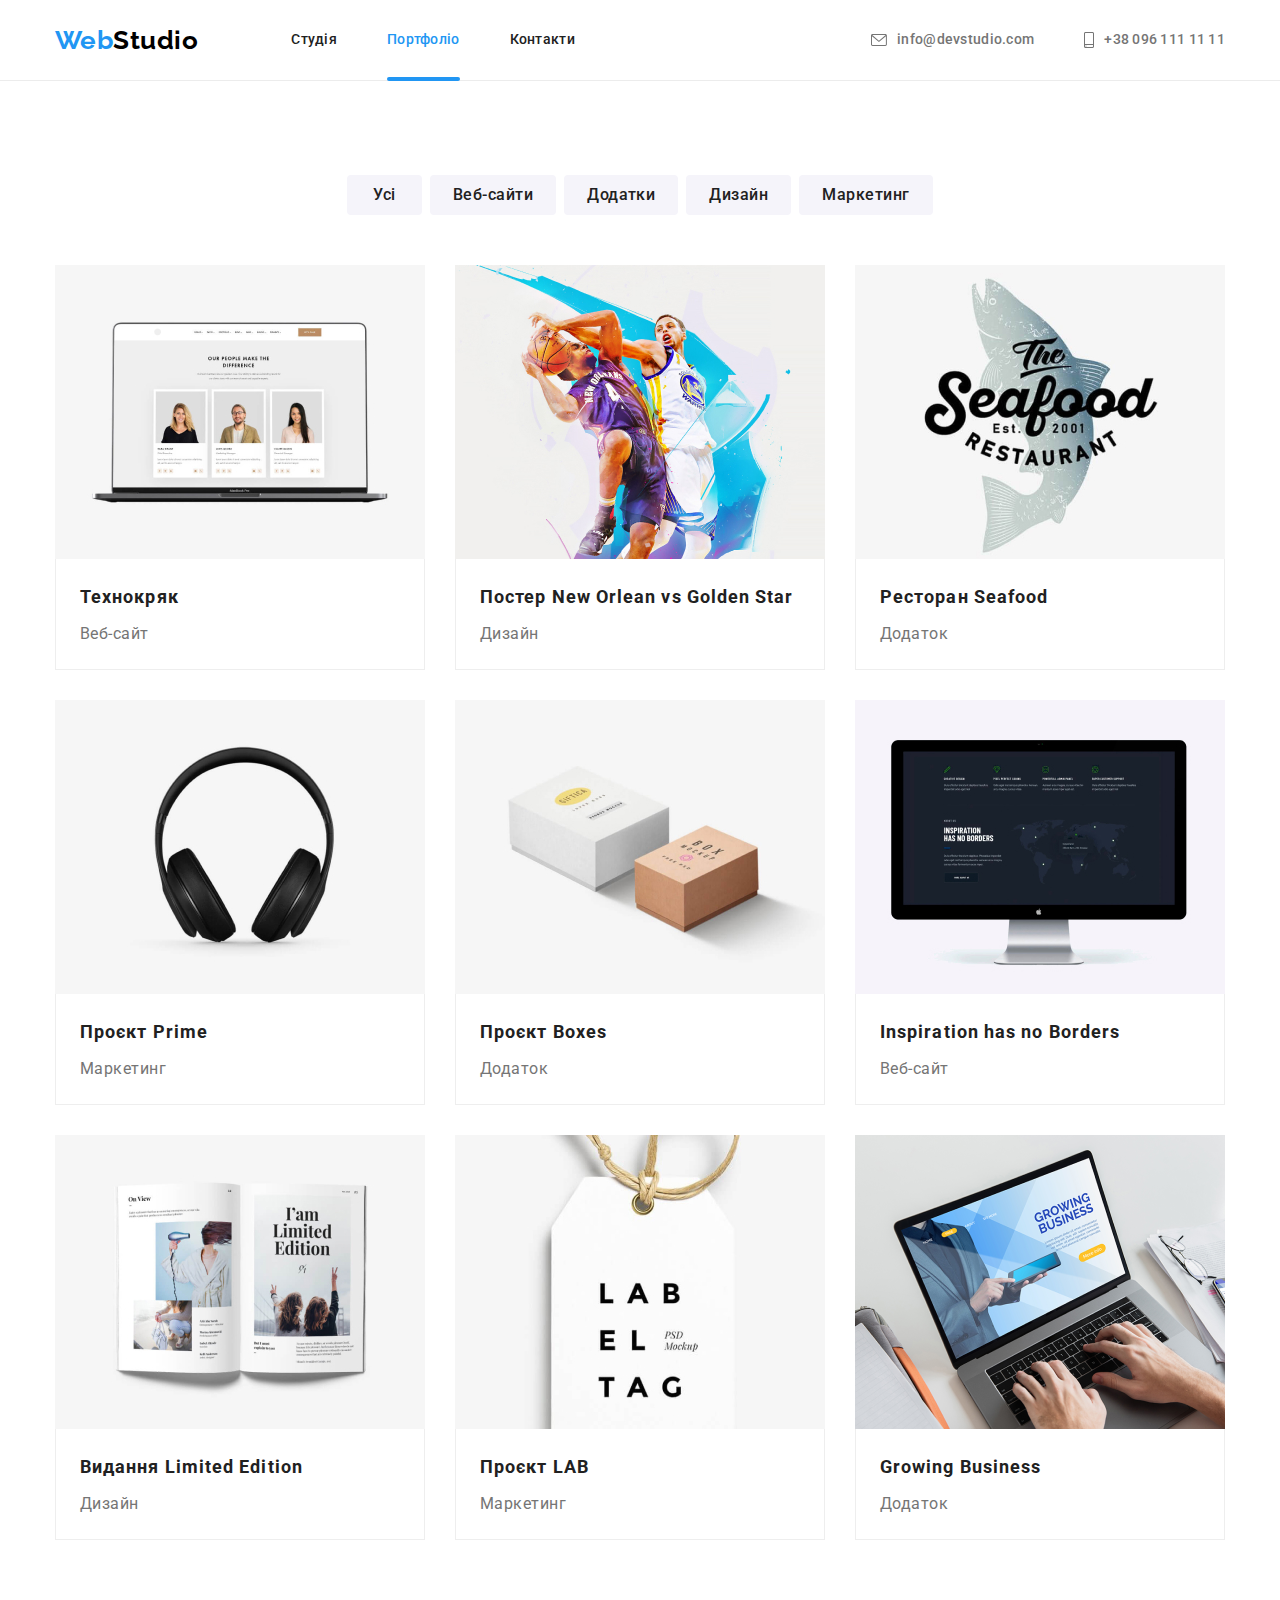
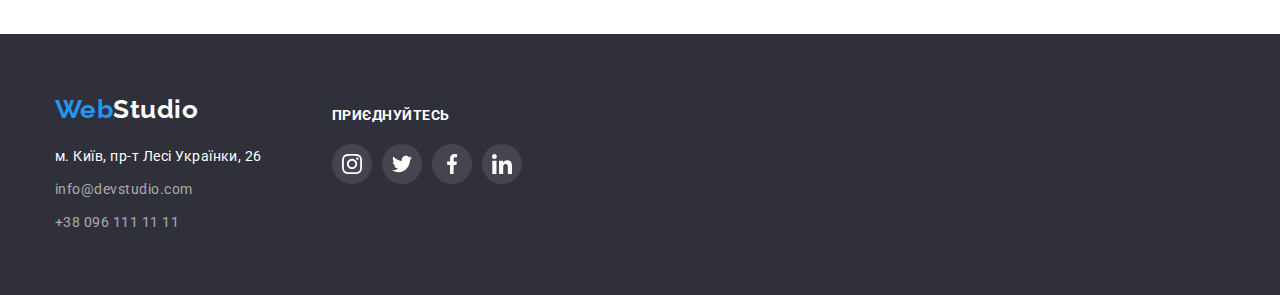
==== portfolio.html @ 643f4c42 "Домашнє завдання 5" ====
<!DOCTYPE html>
<html lang="uk">
  <head>
    <meta charset="UTF-8" />
    <meta http-equiv="X-UA-Compatible" content="IE=edge" />
    <meta name="viewport" content="width=device-width, initial-scale=1.0" />
    <title>WebStudio</title>
    <link rel="preconnect" href="https://fonts.googleapis.com" />
    <link rel="preconnect" href="https://fonts.gstatic.com" crossorigin />
    <link
      href="https://fonts.googleapis.com/css2?family=Raleway:wght@700&family=Roboto:wght@400;500;700;900&display=swap"
      rel="stylesheet"
    />
    <link
      rel="stylesheet"
      href="https://cdnjs.cloudflare.com/ajax/libs/modern-normalize/1.1.0/modern-normalize.min.css"
    />
    <link rel="stylesheet" href="./css/styles.css" />
  </head>
  <body>
    <header class="main">
      <div class="container main-nav">
        <nav class="site-nav">
          <a href="./index.html" class="logo" lang="en">Web<span class="logo-part">Studio</span></a>

          <ul class="list nav">
            <li class="item"><a href="./index.html" class="link">Студія</a></li>
            <li class="item"><a href="./portfolio.html" class="link current">Портфоліо</a></li>
            <li class="item"><a href="" class="link">Контакти</a></li>
          </ul>
        </nav>
        <ul class="list info">
          <li class="item">
            <a href="mailto:" class="link">
              <svg class="icon-info" width="16px" height="12px">
                <use href="./images/symbol-defs.svg#envelope"></use>
              </svg>
              info@devstudio.com</a
            >
          </li>
          <li class="item">
            <a href="tel:" class="link">
              <svg class="icon-info" width="10px" height="16px">
                <use href="./images/symbol-defs.svg#smartphone"></use>
              </svg>
              +38 096 111 11 11</a
            >
          </li>
        </ul>
      </div>
    </header>
    <main>
      <section class="portfolio section">
        <div class="container">
          <h1 class="visually-hidden">Наші роботи</h1>
          <ul class="list button">
            <li class="item">
              <button type="button" class="portfolio-button all">Усі</button>
            </li>
            <li class="item">
              <button type="button" class="portfolio-button">Веб-сайти</button>
            </li>
            <li class="item">
              <button type="button" class="portfolio-button">Додатки</button>
            </li>
            <li class="item">
              <button type="button" class="portfolio-button">Дизайн</button>
            </li>
            <li class="item">
              <button type="button" class="portfolio-button">Маркетинг</button>
            </li>
          </ul>
          <ul class="list sample">
            <li class="item">
              <a class="link-portfolio">
                <div class="thumb-portfolio">
                  <img
                    src="./images/tehnokryak.jpg"
                    alt="Ілюстрація Технокряк"
                    width="370"
                    height="294"
                  />
                  <div class="overlay">
                    <p class="overlay-text">
                      Ресурс пропонує комплексні пропозиції з різним рівнем функціоналу та сервісів.
                      Все це дозволить відвідувачу отримати вичерпні відомості про компанію чи
                      приватну особу.
                    </p>
                  </div>
                </div>
                <div class="container-card">
                  <h2 class="portfolio-title">Технокряк</h2>
                  <p class="portfolio-text">Веб-сайт</p>
                </div>
              </a>
            </li>

            <li class="item">
              <a class="link-portfolio">
                <div class="thumb-portfolio">
                  <img
                    src="./images/neworleanvs.jpg"
                    alt="Ілюстрація New Orlean vs Golden Star"
                    width="370"
                    height="294"
                  />
                  <div class="overlay">
                    <p class="overlay-text">
                      Ресурс пропонує комплексні пропозиції з різним рівнем функціоналу та сервісів.
                      Все це дозволить відвідувачу отримати вичерпні відомості про компанію чи
                      приватну особу.
                    </p>
                  </div>
                </div>
                <div class="container-card">
                  <h2 class="portfolio-title">Постер New Orlean vs Golden Star</h2>
                  <p class="portfolio-text">Дизайн</p>
                </div>
              </a>
            </li>

            <li class="item">
              <a class="link-portfolio">
                <div class="thumb-portfolio">
                  <img
                    src="./images/seafood.jpg"
                    alt="Ілюстрація Seafood"
                    width="370"
                    height="294"
                  />
                  <div class="overlay">
                    <p class="overlay-text">
                      Ресурс пропонує комплексні пропозиції з різним рівнем функціоналу та сервісів.
                      Все це дозволить відвідувачу отримати вичерпні відомості про компанію чи
                      приватну особу.
                    </p>
                  </div>
                </div>
                <div class="container-card">
                  <h2 class="portfolio-title">Ресторан Seafood</h2>
                  <p class="portfolio-text">Додаток</p>
                </div>
              </a>
            </li>

            <li class="item">
              <a class="link-portfolio">
                <div class="thumb-portfolio">
                  <img src="./images/prime.jpg" alt="Ілюстрація Prime" width="370" height="294" />
                  <div class="overlay">
                    <p class="overlay-text">
                      Ресурс пропонує комплексні пропозиції з різним рівнем функціоналу та сервісів.
                      Все це дозволить відвідувачу отримати вичерпні відомості про компанію чи
                      приватну особу.
                    </p>
                  </div>
                </div>
                <div class="container-card">
                  <h2 class="portfolio-title">Проєкт Prime</h2>
                  <p class="portfolio-text">Маркетинг</p>
                </div>
              </a>
            </li>

            <li class="item">
              <a class="link-portfolio">
                <div class="thumb-portfolio">
                  <img src="./images/boxes.jpg" alt="Ілюстрація Boxes" width="370" height="294" />
                  <div class="overlay">
                    <p class="overlay-text">
                      Ресурс пропонує комплексні пропозиції з різним рівнем функціоналу та сервісів.
                      Все це дозволить відвідувачу отримати вичерпні відомості про компанію чи
                      приватну особу.
                    </p>
                  </div>
                </div>
                <div class="container-card">
                  <h2 class="portfolio-title">Проєкт Boxes</h2>
                  <p class="portfolio-text">Додаток</p>
                </div>
              </a>
            </li>

            <li class="item">
              <a class="link-portfolio">
                <div class="thumb-portfolio">
                  <img
                    src="./images/inspirationhasnoborders.jpg"
                    alt="Ілюстрація Inspiration has no Borders"
                    width="370"
                    height="294"
                  />
                  <div class="overlay">
                    <p class="overlay-text">
                      Ресурс пропонує комплексні пропозиції з різним рівнем функціоналу та сервісів.
                      Все це дозволить відвідувачу отримати вичерпні відомості про компанію чи
                      приватну особу.
                    </p>
                  </div>
                </div>
                <div class="container-card">
                  <h2 class="portfolio-title">Inspiration has no Borders</h2>
                  <p class="portfolio-text">Веб-сайт</p>
                </div>
              </a>
            </li>

            <li class="item">
              <a class="link-portfolio">
                <div class="thumb-portfolio">
                  <img
                    src="./images/limitededition.jpg"
                    alt="Ілюстрація Limited Edition"
                    width="370"
                    height="294"
                  />
                  <div class="overlay">
                    <p class="overlay-text">
                      Ресурс пропонує комплексні пропозиції з різним рівнем функціоналу та сервісів.
                      Все це дозволить відвідувачу отримати вичерпні відомості про компанію чи
                      приватну особу.
                    </p>
                  </div>
                </div>
                <div class="container-card">
                  <h2 class="portfolio-title">Видання Limited Edition</h2>
                  <p class="portfolio-text">Дизайн</p>
                </div>
              </a>
            </li>

            <li class="item">
              <a class="link-portfolio">
                <div class="thumb-portfolio">
                  <img src="./images/lab.jpg" alt="Ілюстрація LAB" width="370" height="294" />
                  <div class="overlay">
                    <p class="overlay-text">
                      Ресурс пропонує комплексні пропозиції з різним рівнем функціоналу та сервісів.
                      Все це дозволить відвідувачу отримати вичерпні відомості про компанію чи
                      приватну особу.
                    </p>
                  </div>
                </div>
                <div class="container-card">
                  <h2 class="portfolio-title">Проєкт LAB</h2>
                  <p class="portfolio-text">Маркетинг</p>
                </div>
              </a>
            </li>

            <li class="item">
              <a class="link-portfolio">
                <div class="thumb-portfolio">
                  <img
                    src="./images/growingbusiness.png"
                    alt="Ілюстрація Growing Business"
                    width="370"
                    height="294"
                  />
                  <div class="overlay">
                    <p class="overlay-text">
                      Ресурс пропонує комплексні пропозиції з різним рівнем функціоналу та сервісів.
                      Все це дозволить відвідувачу отримати вичерпні відомості про компанію чи
                      приватну особу.
                    </p>
                  </div>
                </div>
                <div class="container-card">
                  <h2 class="portfolio-title">Growing Business</h2>
                  <p class="portfolio-text">Додаток</p>
                </div>
              </a>
            </li>
          </ul>
        </div>
      </section>
    </main>
    <footer class="page-footer">
      <div class="container">
        <div class="footer-container">
          <div class="adress-container">
            <div class="box">
              <a href="./index.html" class="logo" lang="en"
                >Web<span class="logo-footer">Studio</span></a
              >
            </div>
            <address>
              <ul class="list adress">
                <li class="item">
                  <a
                    href="https://goo.gl/maps/CPtrU1FHBa2aNyZL9"
                    target="_blank"
                    rel="noopener noreferrer nofollow"
                    class="link-adress"
                    >м. Київ, пр-т Лесі Українки, 26
                  </a>
                </li>
                <li class="item">
                  <a href="mailto:" class="link-footer">info@devstudio.com</a>
                </li>
                <li class="item">
                  <a href="tel:" class="link-footer tel">+38 096 111 11 11</a>
                </li>
              </ul>
            </address>
          </div>

          <div class="join-container">
            <span class="join-text">Приєднуйтесь</span>

            <ul class="list join">
              <li class="item-join">
                <a class="link-join" href=""
                  ><svg class="icon-join" width="20px" height="20px">
                    <use href="./images/symbol-defs.svg#instagram"></use>
                  </svg>
                </a>
              </li>
              <li class="item-join">
                <a class="link-join" href=""
                  ><svg class="icon-join" width="20px" height="20px">
                    <use href="./images/symbol-defs.svg#twitter"></use>
                  </svg>
                </a>
              </li>
              <li class="item-join">
                <a class="link-join" href=""
                  ><svg class="icon-join" width="20px" height="20px">
                    <use href="./images/symbol-defs.svg#facebook"></use>
                  </svg>
                </a>
              </li>
              <li class="item-join">
                <a class="link-join" href=""
                  ><svg class="icon-join" width="20px" height="20px">
                    <use href="./images/symbol-defs.svg#linkedin"></use>
                  </svg>
                </a>
              </li>
            </ul>
          </div>
        </div>
      </div>
    </footer>
  </body>
</html>
---- css/styles.css ----
:root {
  --prymary-text-color: #757575;
  --title-text-color: #212121;
  --accent-color: #2196f3;
  --white-text-color: #ffffff;
  --prymary-background-color: #ffffff;
  --dark-background-color: #2f303a;
  --team-background-color: #f5f4fa;
  --hero-background-color: #c4c4c4;
  --logo-color: #afb1b8;
}

body {
  background-color: var(--prymary-background-color);
  color: var(--prymary-text-color);
  font-family: Roboto, sans-serif;
  letter-spacing: 0.03em;
}
h1,
h2,
h3,
p,
ul {
  margin: 0;
  padding: 0;
}

img {
  display: block;
  max-width: 100%;
  height: auto;
}

.list {
  list-style: none;
  padding: 0;
  margin: 0;
}

.container {
  width: 1200px;
  padding-left: 15px;
  padding-right: 15px;
  margin-left: auto;
  margin-right: auto;
}

.visually-hidden {
  position: absolute;
  white-space: nowrap;
  width: 1px;
  height: 1px;
  overflow: hidden;
  border: 0;
  padding: 0;
  clip: rect(0 0 0 0);
  clip-path: inset(50%);
  margin: -1px;
}
.link {
  text-decoration: none;
}

/* Header */

.main {
  border-bottom: 1px solid #ececec;
}

.logo,
.logo-part,
.logo-footer {
  font-family: Raleway, sans-serif;
  font-weight: 700;
  font-size: 26px;
  line-height: 1.19;
  text-decoration: none;
}

.logo {
  color: var(--accent-color);
}

.logo-part {
  color: #000000;
}

.container.main-nav {
  display: flex;
  align-items: center;
  justify-content: space-between;
}

.site-nav {
  display: flex;
  align-items: center;
}

.section {
  padding-top: 94px;
  padding-bottom: 94px;
}

.list.nav {
  display: flex;
  margin-left: 93px;
}

.list.nav .item:not(:last-child) {
  margin-right: 50px;
}

.list.nav .link {
  display: block;
  padding-top: 32px;
  padding-bottom: 32px;
}

.list.info {
  display: flex;
}

.list.info .item + .item {
  margin-left: 50px;
}

.list.info .link {
  display: inline-flex;
  align-items: center;
  padding-top: 32px;
  padding-bottom: 32px;
  color: var(--prymary-text-color);
}

.site-nav .link,
.info .link {
  letter-spacing: 0.02em;
  font-weight: 500;
  font-size: 14px;
  line-height: 1.14;
  transition: color 250ms cubic-bezier(0.4, 0, 0.2, 1);
}

.site-nav .link {
  display: flex;
  color: var(--title-text-color);
  align-items: center;
}

.site-nav .link:hover,
.site-nav .link:focus {
  color: var(--accent-color);
}

.site-nav .link.current {
  color: var(--accent-color);
}

.list.nav > .item {
  position: relative;
}
.link.current::after {
  content: '';
  position: absolute;
  width: 100%;
  height: 4px;
  left: 0;
  bottom: -1px;
  background: #2196f3;
  border-radius: 2px;
}

.info .link:hover,
.info .link:focus {
  color: var(--accent-color);
}
.icon-info {
  margin-right: 10px;
  fill: #757575;
  fill: currentColor;
}

/* Hero */

.hero {
  height: 600px;
  max-width: 1600px;
  margin-left: auto;
  margin-right: auto;
  padding-top: 200px;
  padding-bottom: 200px;
  background-color: var(--hero-background-color);
  background-image: linear-gradient(to right, rgba(47, 48, 58, 0.4), rgba(47, 48, 58, 0.4)),
    url(../images/solutions.jpg);
  background-size: cover;
  background-repeat: no-repeat;
  background-position: center;
  background-color: var(--hero-background-color);

  color: var(--white-text-color);
  letter-spacing: 0.06em;
  text-align: center;
}

.title-hero {
  width: 696px;
  margin: 0 auto 30px;

  font-weight: 900;
  font-size: 44px;
  line-height: 1.36;
  text-transform: uppercase;
}

.primary-button {
  min-width: 216px;
  padding: 10px 32px;

  display: inline-block;
  background-color: var(--accent-color);
  color: var(--white-text-color);
  font-family: Roboto;
  letter-spacing: 0.06em;
  font-weight: 700;
  font-size: 16px;
  line-height: 1.88;
  cursor: pointer;
  align-items: center;
  border-radius: 4px;
  border: none;
  transition: background-color 250ms cubic-bezier(0.4, 0, 0.2, 1);
}

.primary-button:hover,
.primary-button:focus {
  background-color: #188ce8;
}
/* Модальне вікно */
.backdrop {
  position: fixed;
  top: 0;
  left: 0;
  width: 100%;
  height: 100%;

  background: rgba(0, 0, 0, 0.2);
  z-index: 1;

  opacity: 1;
  transition: opacity 250ms cubic-bezier(0.4, 0, 0.2, 1);
}

.backdrop.is-hidden {
  opacity: 0;
  pointer-events: none;
  visibility: hidden;
}
.modal {
  position: absolute;
  width: 528px;
  height: 581px;
  top: 50%;
  left: 50%;

  background: var(--prymary-background-color);
  box-shadow: 0px 1px 3px rgba(0, 0, 0, 0.12), 0px 1px 1px rgba(0, 0, 0, 0.14),
    0px 2px 1px rgba(0, 0, 0, 0.2);
  border-radius: 4px;

  transform: translate(-50%, -50%) scale(1);
  transition: transform 250ms cubic-bezier(0.4, 0, 0.2, 1);
}

.backdrop.is-hidden .modal {
  transform: translate(-50%, -50%) scale(0.7);
}

.button-close {
  display: flex;
  justify-content: flex-end;
  margin-top: 8px;

  margin-right: 8px;
}
.close {
  display: flex;
  align-items: center;
  justify-content: center;
  width: 30px;
  height: 30px;
  background: var(--prymary-background-color);
  border: 1px solid rgba(0, 0, 0, 0.1);
  border-radius: 50%;
}

/* Наші переваги */

.box-icon {
  display: flex;
  align-items: center;
  justify-content: center;
  width: 270px;
  height: 120px;

  margin-bottom: 30px;
  background: var(--team-background-color);
  border-radius: 4px;
}

.features.section {
  padding-bottom: 0;
}

.list.features {
  display: flex;
}
.list.features .item:not(:last-child) {
  margin-right: 30px;
}

.title {
  margin-top: 0;
  margin-bottom: 50px;

  color: var(--title-text-color);
  font-size: 36px;
  line-height: 1.17;
  text-align: center;
}

.features-title {
  margin-top: 0;
  margin-bottom: 10px;

  color: var(--title-text-color);
  font-size: 14px;
  line-height: 1.14;
  text-transform: uppercase;
}

.features-text {
  margin: 0;

  color: var(--prymary-text-color);
  font-size: 14px;
  line-height: 1.71;
}

/* Чим ми займаємося */

.list.work {
  display: flex;
}

.list.work .item {
  display: flex;
  position: relative;
}

.list.work .item:not(:last-child) {
  margin-right: 30px;
}

.work-text {
  display: flex;
  align-items: center;
  justify-content: center;

  position: absolute;
  height: 70px;
  width: 100%;
  background: rgba(47, 48, 58, 0.8);
  bottom: 0;

  font-weight: 700;
  font-size: 14px;
  line-height: 1.14;
  text-align: center;
  text-transform: uppercase;
  color: var(--white-text-color);
}

/* Наша команда */

.team {
  background-color: var(--team-background-color);
}

.team-title {
  padding-top: 30px;
  margin-bottom: 10px;

  color: var(--title-text-color);
  font-weight: 500;
  font-size: 16px;
  line-height: 1.19;
  text-align: center;
}

.team-text {
  margin-bottom: 16px;

  color: var(--prymary-text-color);
  font-size: 16px;
  line-height: 1.19;
  text-align: center;
}

.list.team {
  display: flex;
}

.list.team .item {
  background-color: var(--prymary-background-color);
  box-shadow: 0px 1px 3px rgba(0, 0, 0, 0.12), 0px 1px 1px rgba(0, 0, 0, 0.14),
    0px 2px 1px rgba(0, 0, 0, 0.2);
  border-radius: 0px 0px 4px 4px;
}

.list.team .item:not(:last-child) {
  margin-right: 30px;
}
.list.network {
  display: flex;
  justify-content: center;
  align-items: center;
  padding-bottom: 30px;
}
.link-network {
  display: flex;
  align-items: center;
  justify-content: center;
  width: 44px;
  height: 44px;
  fill: var(--logo-color);
  border-radius: 50%;
  transition: background-color 250ms cubic-bezier(0.4, 0, 0.2, 1),
    fill 250ms cubic-bezier(0.4, 0, 0.2, 1);
}

.link-network:hover,
.link-network:focus {
  background-color: var(--accent-color);
  fill: var(--prymary-background-color);
}

.item-network:not(:last-child) {
  margin-right: 10px;
}

/* Постійні клієнти */

.list.clients {
  display: flex;
  justify-content: space-between;
  align-items: center;
}

.link.clients {
  display: flex;
  align-items: center;
  justify-content: center;
  width: 170px;
  height: 92px;
  border-radius: 4px;
  border: 1px solid #afb1b8;
  fill: #afb1b8;
  transition: border-color 250ms cubic-bezier(0.4, 0, 0.2, 1),
    fill 250ms cubic-bezier(0.4, 0, 0.2, 1);
}

.link.clients:hover,
.link.clients:focus {
  border-color: var(--accent-color);
  fill: var(--accent-color);
}

.item.clients:not(:last-child) {
  margin-right: 30px;
}

/* Футер */

.box {
  margin-bottom: 20px;
}

.page-footer {
  background-color: var(--dark-background-color);
  padding-bottom: 60px;
  padding-top: 60px;
}

.logo-footer {
  color: #ffffff;
  font-family: Raleway, sans-serif;
}

.link-adress {
  color: #ffffff;
  font-style: normal;
  text-decoration: none;
  font-size: 14px;
  line-height: 1.71;
  transition: color 250ms cubic-bezier(0.4, 0, 0.2, 1);
}

.link-adress:hover,
.link-adress:focus {
  color: var(--accent-color);
}

.link-footer {
  color: rgba(255, 255, 255, 0.6);
  font-style: normal;
  text-decoration: none;
  font-size: 14px;
  line-height: 1.71;
  transition: color 250ms cubic-bezier(0.4, 0, 0.2, 1);
}

.link-footer:hover,
.link-footer:focus {
  color: var(--accent-color);
}
.list.adress > .item {
  margin-bottom: 9px;
}

.list.adress > .item:last-child {
  margin-bottom: 0;
}

.footer-container {
  display: flex;
}
.adress-container {
  margin-right: 70px;
}

.join-container {
  padding-top: 12px;
}
.join-text {
  display: inline-block;
  margin-bottom: 20px;
  line-height: 1.14;
  font-weight: 700;
  font-size: 14px;

  text-transform: uppercase;
  color: var(--white-text-color);
}
.list.join {
  display: flex;
  justify-content: space-between;
}

.link-join {
  display: flex;
  align-items: center;
  justify-content: center;
  width: 40px;
  height: 40px;
  background-color: rgba(255, 255, 255, 0.1);
  border-radius: 50%;
  transition: background-color 250ms cubic-bezier(0.4, 0, 0.2, 1);
}

.link-join:hover,
.link-join:focus {
  background-color: var(--accent-color);
}
.item-join:not(:last-child) {
  margin-right: 10px;
}

.icon-join {
  fill: var(--prymary-background-color);
}
/* Портфоліо*/

.portfolio-button {
  padding: 6px 22px;
  color: var(--title-text-color);
  background-color: var(--team-background-color);
  font-family: Roboto;
  font-weight: 500;
  font-size: 16px;
  line-height: 1.62;
  letter-spacing: 0.03em;
  cursor: pointer;
  border-radius: 4px;
  border: 1px solid transparent;
  text-align: center;
  transition: background-color 250ms cubic-bezier(0.4, 0, 0.2, 1),
    color 250ms cubic-bezier(0.4, 0, 0.2, 1), box-shadow 250ms cubic-bezier(0.4, 0, 0.2, 1);
}

.portfolio-button:hover,
.portfolio-button:focus {
  color: var(--white-text-color);
  background-color: var(--accent-color);
  box-shadow: 0px 3px 1px rgba(0, 0, 0, 0.1), 0px 1px 2px rgba(0, 0, 0, 0.08),
    0px 2px 2px rgba(0, 0, 0, 0.12);
}

.portfolio-button.all {
  padding: 6px 25px;
}

.thumb-portfolio {
  position: relative;
  overflow: hidden;
}

.overlay {
  position: absolute;
  top: 0;
  left: 0;
  width: 100%;
  height: 100%;

  background-color: rgba(33, 150, 243, 0.9);

  transform: translateY(101%);
  transition: transform 250ms cubic-bezier(0.4, 0, 0.2, 1);
}

.overlay-text {
  position: absolute;
  top: 0;
  left: 0;
  width: 100%;
  height: 100%;

  padding: 63px 24px;
  font-weight: 400;
  font-size: 18px;
  line-height: 1.56;

  color: var(--white-text-color);
}

.link-portfolio:hover .overlay {
  transform: translateY(0);
}

.portfolio-title {
  margin-bottom: 4px;

  color: var(--title-text-color);
  letter-spacing: 0.06em;
  font-size: 18px;
  line-height: 2;
}
.portfolio-text {
  color: var(--prymary-text-color);
  font-size: 16px;
  line-height: 1.88;
}

.list.button {
  display: flex;
  justify-content: center;
  margin-bottom: 50px;
}

.list.button .item:not(:last-child) {
  margin-right: 8px;
}

.list.sample {
  display: flex;
  flex-wrap: wrap;
}

.list.sample > .item {
  display: flex;
  margin-right: 30px;
  margin-bottom: 30px;
}

.list.sample > .item:nth-child(3n) {
  margin-right: 0;
}

.list.sample > .item:nth-last-child(-n + 3) {
  margin-bottom: 0;
}

.container-card {
  padding: 20px 24px;
  border-bottom: 1px solid #eeeeee;
  border-left: 1px solid #eeeeee;
  border-right: 1px solid #eeeeee;
}

.link-portfolio {
  transition: box-shadow 250ms cubic-bezier(0.4, 0, 0.2, 1);
}

.link-portfolio:hover,
.link-portfolio:focus {
  box-shadow: 0px 1px 1px rgba(0, 0, 0, 0.12), 0px 4px 4px rgba(0, 0, 0, 0.06),
    1px 4px 6px rgba(0, 0, 0, 0.16);
}
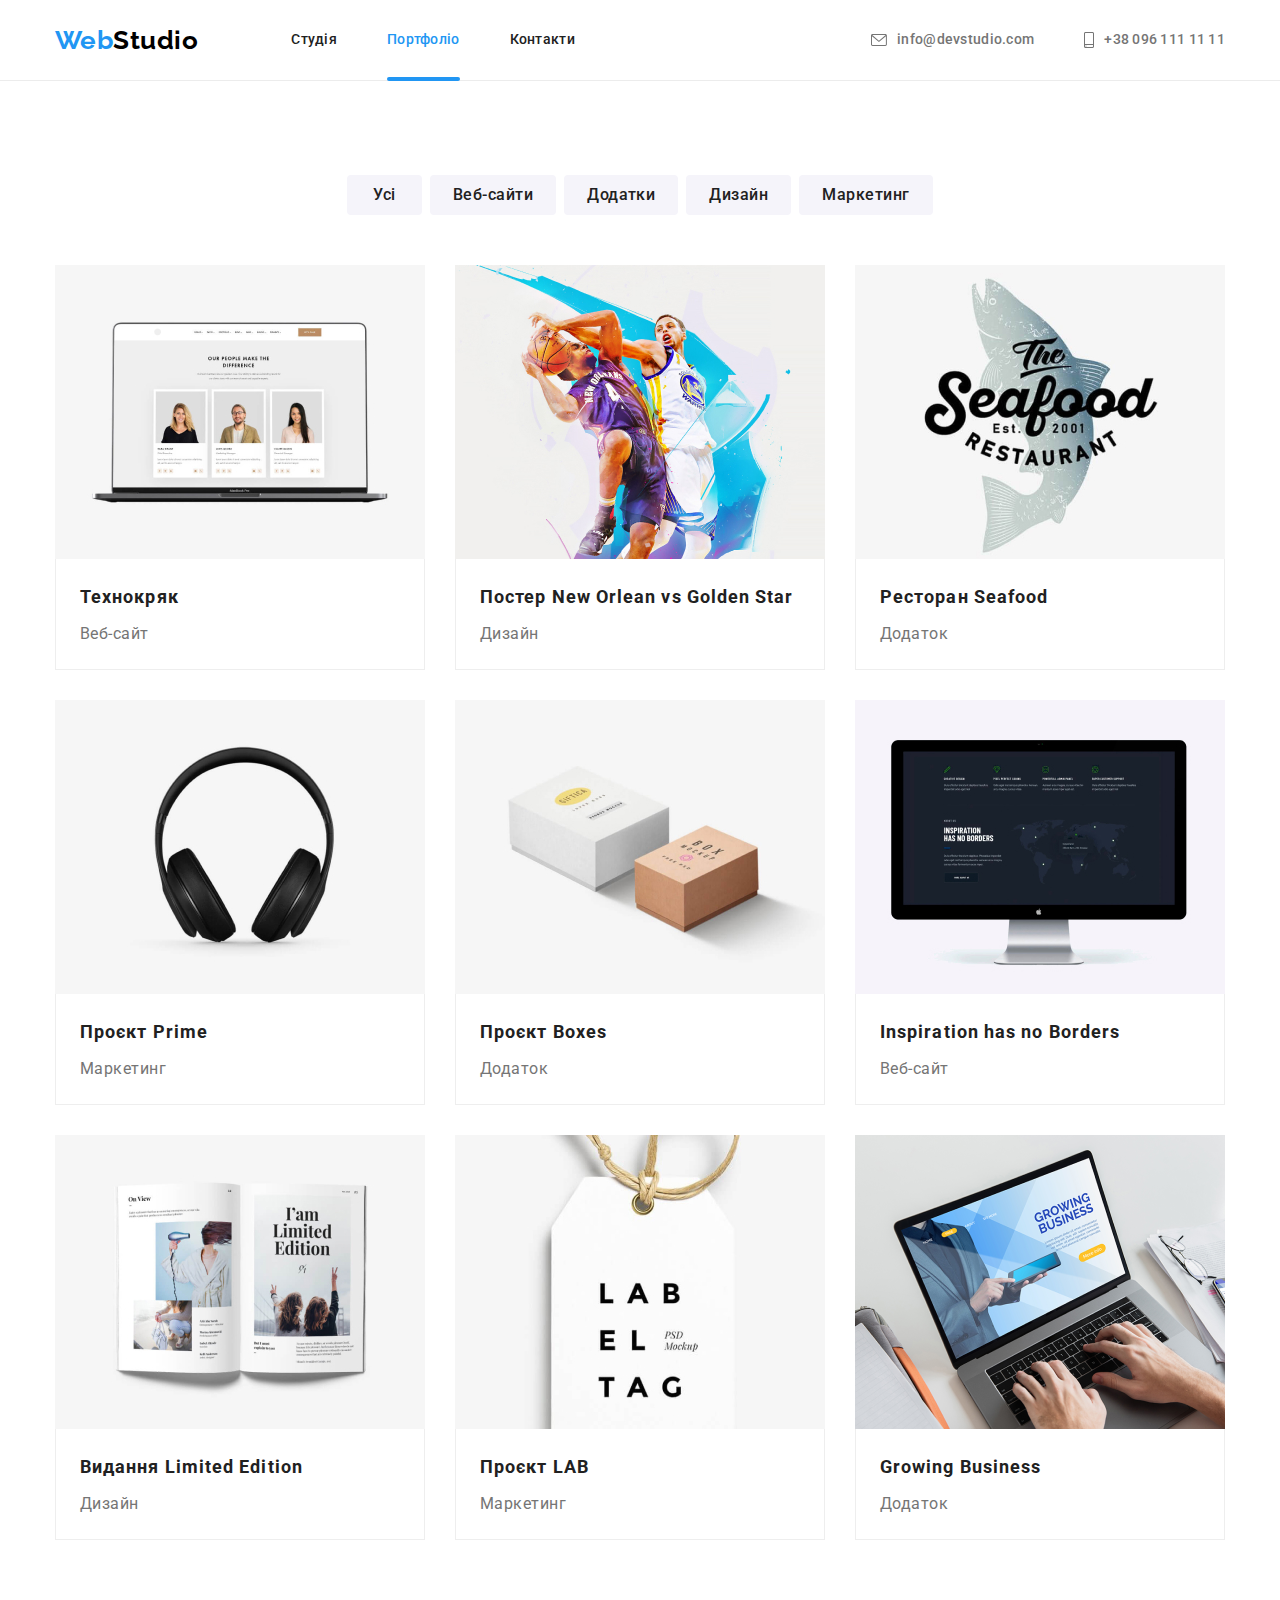
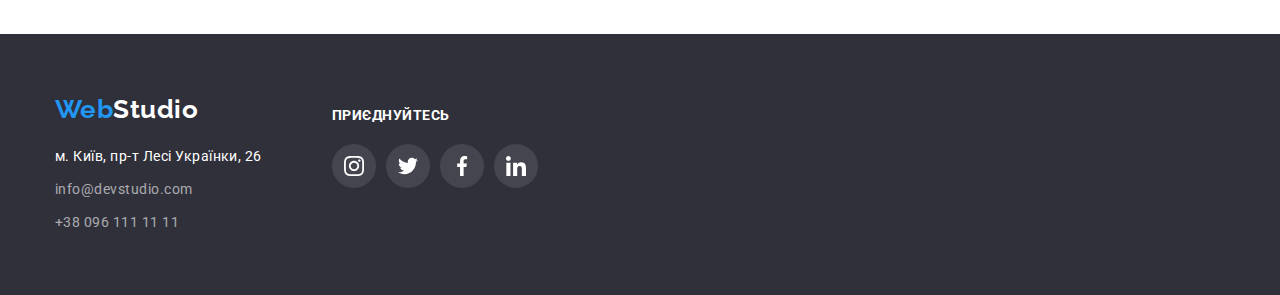
==== commit 3c3f5721: "Виправлення" ====
--- a/portfolio.html
+++ b/portfolio.html
@@ -72,7 +72,7 @@
           </ul>
           <ul class="list sample">
             <li class="item">
-              <a class="link-portfolio">
+              <a href="#" class="link portfolio">
                 <div class="thumb-portfolio">
                   <img
                     src="./images/tehnokryak.jpg"
@@ -96,7 +96,7 @@
             </li>
 
             <li class="item">
-              <a class="link-portfolio">
+              <a href="#" class="link portfolio">
                 <div class="thumb-portfolio">
                   <img
                     src="./images/neworleanvs.jpg"
@@ -120,7 +120,7 @@
             </li>
 
             <li class="item">
-              <a class="link-portfolio">
+              <a href="#" class="link portfolio">
                 <div class="thumb-portfolio">
                   <img
                     src="./images/seafood.jpg"
@@ -144,7 +144,7 @@
             </li>
 
             <li class="item">
-              <a class="link-portfolio">
+              <a href="#" class="link portfolio">
                 <div class="thumb-portfolio">
                   <img src="./images/prime.jpg" alt="Ілюстрація Prime" width="370" height="294" />
                   <div class="overlay">
@@ -163,7 +163,7 @@
             </li>
 
             <li class="item">
-              <a class="link-portfolio">
+              <a href="#" class="link portfolio">
                 <div class="thumb-portfolio">
                   <img src="./images/boxes.jpg" alt="Ілюстрація Boxes" width="370" height="294" />
                   <div class="overlay">
@@ -182,7 +182,7 @@
             </li>
 
             <li class="item">
-              <a class="link-portfolio">
+              <a href="#" class="link portfolio">
                 <div class="thumb-portfolio">
                   <img
                     src="./images/inspirationhasnoborders.jpg"
@@ -206,7 +206,7 @@
             </li>
 
             <li class="item">
-              <a class="link-portfolio">
+              <a href="#" class="link portfolio">
                 <div class="thumb-portfolio">
                   <img
                     src="./images/limitededition.jpg"
@@ -230,7 +230,7 @@
             </li>
 
             <li class="item">
-              <a class="link-portfolio">
+              <a href="#" class="link portfolio">
                 <div class="thumb-portfolio">
                   <img src="./images/lab.jpg" alt="Ілюстрація LAB" width="370" height="294" />
                   <div class="overlay">
@@ -249,7 +249,7 @@
             </li>
 
             <li class="item">
-              <a class="link-portfolio">
+              <a href="#" class="link portfolio">
                 <div class="thumb-portfolio">
                   <img
                     src="./images/growingbusiness.png"
@@ -310,28 +310,28 @@
 
             <ul class="list join">
               <li class="item-join">
-                <a class="link-join" href=""
+                <a href="#" class="link-join"
                   ><svg class="icon-join" width="20px" height="20px">
                     <use href="./images/symbol-defs.svg#instagram"></use>
                   </svg>
                 </a>
               </li>
               <li class="item-join">
-                <a class="link-join" href=""
+                <a href="#" class="link-join"
                   ><svg class="icon-join" width="20px" height="20px">
                     <use href="./images/symbol-defs.svg#twitter"></use>
                   </svg>
                 </a>
               </li>
               <li class="item-join">
-                <a class="link-join" href=""
+                <a href="#" class="link-join"
                   ><svg class="icon-join" width="20px" height="20px">
                     <use href="./images/symbol-defs.svg#facebook"></use>
                   </svg>
                 </a>
               </li>
               <li class="item-join">
-                <a class="link-join" href=""
+                <a href="#" class="link-join"
                   ><svg class="icon-join" width="20px" height="20px">
                     <use href="./images/symbol-defs.svg#linkedin"></use>
                   </svg>
--- a/css/styles.css
+++ b/css/styles.css
@@ -236,6 +236,7 @@
   background-color: #188ce8;
 }
 /* Модальне вікно */
+
 .backdrop {
   position: fixed;
   top: 0;
@@ -247,7 +248,10 @@
   z-index: 1;
 
   opacity: 1;
-  transition: opacity 250ms cubic-bezier(0.4, 0, 0.2, 1);
+  visibility: visible;
+
+  transition: opacity 250ms cubic-bezier(0.4, 0, 0.2, 1),
+    visibility 250ms cubic-bezier(0.4, 0, 0.2, 1);
 }
 
 .backdrop.is-hidden {
@@ -560,8 +564,8 @@
   display: flex;
   align-items: center;
   justify-content: center;
-  width: 40px;
-  height: 40px;
+  width: 44px;
+  height: 44px;
   background-color: rgba(255, 255, 255, 0.1);
   border-radius: 50%;
   transition: background-color 250ms cubic-bezier(0.4, 0, 0.2, 1);
@@ -642,7 +646,7 @@
   color: var(--white-text-color);
 }
 
-.link-portfolio:hover .overlay {
+.link.portfolio:hover .overlay {
   transform: translateY(0);
 }
 
@@ -696,12 +700,12 @@
   border-right: 1px solid #eeeeee;
 }
 
-.link-portfolio {
+.link.portfolio {
   transition: box-shadow 250ms cubic-bezier(0.4, 0, 0.2, 1);
 }
 
-.link-portfolio:hover,
-.link-portfolio:focus {
+.link.portfolio:hover,
+.link.portfolio:focus {
   box-shadow: 0px 1px 1px rgba(0, 0, 0, 0.12), 0px 4px 4px rgba(0, 0, 0, 0.06),
     1px 4px 6px rgba(0, 0, 0, 0.16);
 }
